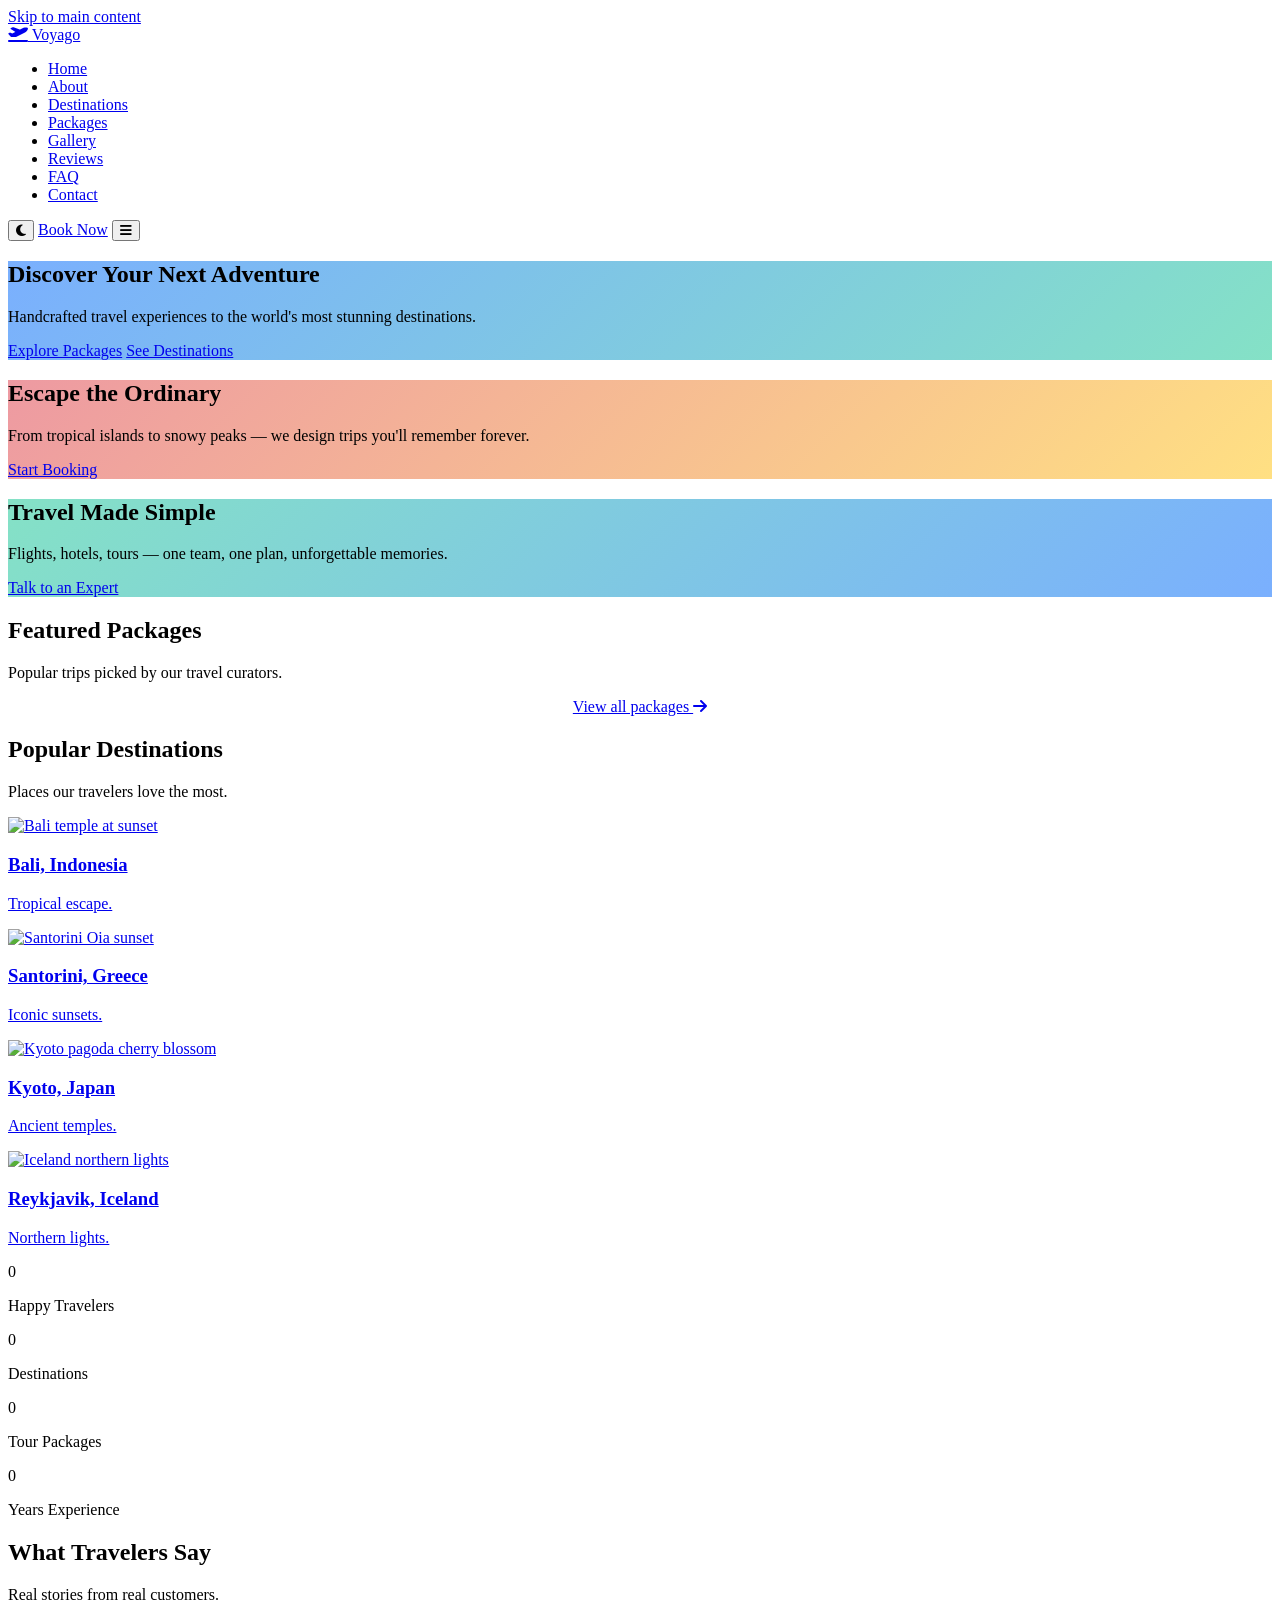
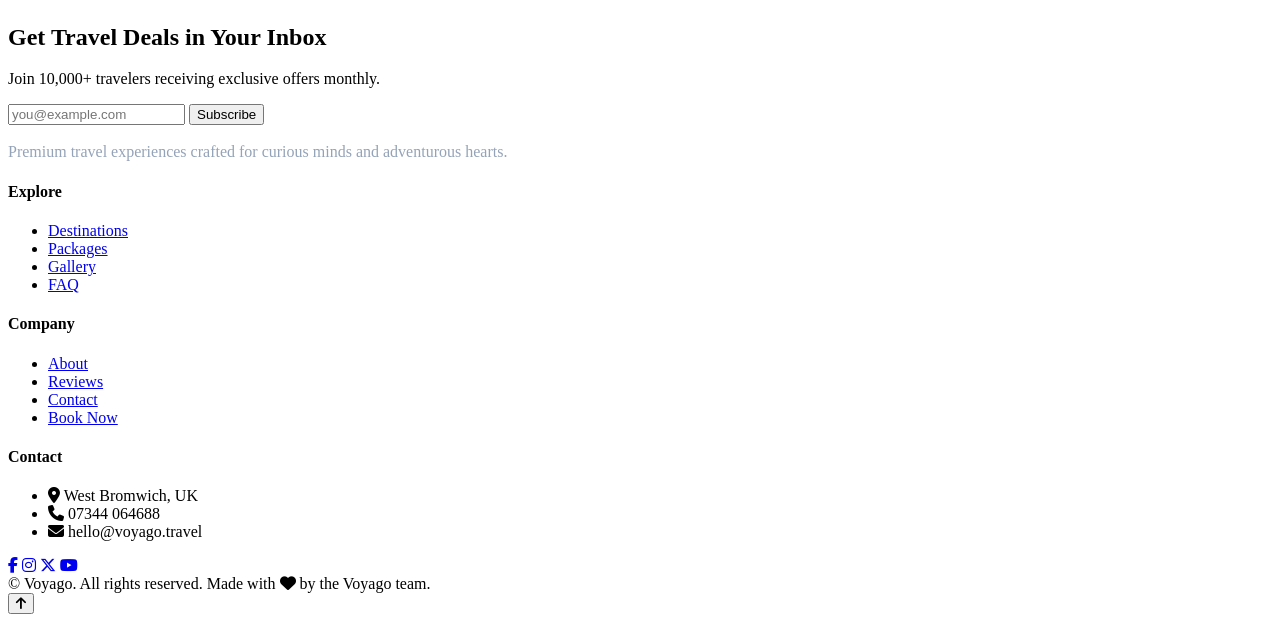
==== index.html @ 161ec312 "Add files via upload" ====
<!DOCTYPE html>
<html lang="en">
<head>
  <meta charset="UTF-8" />
  <meta name="viewport" content="width=device-width, initial-scale=1.0" />
  <meta name="description" content="Voyago — premium travel agency offering holiday packages, honeymoon tours, adventure trips and more." />
  <title>Voyago — Discover Your Next Adventure</title>
  <link rel="icon" href="assets/favicon/favicon.ico" />
  <link rel="preconnect" href="https://fonts.googleapis.com" />
  <link rel="preconnect" href="https://fonts.gstatic.com" crossorigin />
  <link href="https://fonts.googleapis.com/css2?family=Open+Sans:wght@400;500;600&family=Poppins:wght@400;500;600;700&display=swap" rel="stylesheet" />
  <link rel="stylesheet" href="https://cdnjs.cloudflare.com/ajax/libs/font-awesome/6.5.1/css/all.min.css" />
  <link rel="stylesheet" href="assets/css/reset.css" />
  <link rel="stylesheet" href="assets/css/variables.css" />
  <link rel="stylesheet" href="assets/css/style.css" />
  <link rel="stylesheet" href="assets/css/components.css" />
  <link rel="stylesheet" href="assets/css/animations.css" />
  <link rel="stylesheet" href="assets/css/responsive.css" />
</head>
<body>
  <a class="skip-link" href="#main">Skip to main content</a>

  <div class="loader" id="loader" aria-hidden="true">
    <div class="loader-spinner" role="status" aria-label="Loading"></div>
  </div>

  <header class="site-header" role="banner">
    <div class="container">
      <nav class="nav" aria-label="Primary">
        <a href="index.html" class="brand" aria-label="Voyago home">
          <i class="fa-solid fa-plane-departure" aria-hidden="true"></i>
          Voyago
        </a>
        <ul class="nav-menu" id="navMenu" aria-label="Main menu">
          <li><a href="index.html" class="active">Home</a></li>
          <li><a href="about.html">About</a></li>
          <li><a href="destinations.html">Destinations</a></li>
          <li><a href="packages.html">Packages</a></li>
          <li><a href="gallery.html">Gallery</a></li>
          <li><a href="testimonials.html">Reviews</a></li>
          <li><a href="faq.html">FAQ</a></li>
          <li><a href="contact.html">Contact</a></li>
        </ul>
        <div class="nav-actions">
          <button class="theme-toggle" id="themeToggle" aria-label="Toggle dark mode" aria-pressed="false">
            <i class="fa-solid fa-moon" aria-hidden="true"></i>
          </button>
          <a href="booking.html" class="btn btn-primary">Book Now</a>
          <button class="nav-toggle" id="navToggle" aria-label="Toggle menu" aria-controls="navMenu" aria-expanded="false">
            <i class="fa-solid fa-bars" aria-hidden="true"></i>
          </button>
        </div>
      </nav>
    </div>
  </header>

  <main id="main">
    <section class="hero" aria-labelledby="heroTitle">
      <div class="slider" id="heroSlider" aria-roledescription="carousel">
        <div class="slide active" style="background: linear-gradient(135deg, rgba(13,110,253,.55), rgba(32,201,151,.55)), url('assets/images/hero/travel-landscape-wide.jpg') center/cover no-repeat;">
          <div class="hero-inner">
            <h1 id="heroTitle">Discover Your Next Adventure</h1>
            <p>Handcrafted travel experiences to the world's most stunning destinations.</p>
            <div class="hero-actions">
              <a href="packages.html" class="btn btn-primary btn-lg">Explore Packages</a>
              <a href="destinations.html" class="btn btn-outline btn-lg">See Destinations</a>
            </div>
          </div>
        </div>
        <div class="slide" style="background: linear-gradient(135deg, rgba(220,53,69,.5), rgba(255,193,7,.5)), url('assets/images/hero/tropical-beach-aerial.jpg') center/cover no-repeat;">
          <div class="hero-inner">
            <h1>Escape the Ordinary</h1>
            <p>From tropical islands to snowy peaks — we design trips you'll remember forever.</p>
            <div class="hero-actions">
              <a href="booking.html" class="btn btn-primary btn-lg">Start Booking</a>
            </div>
          </div>
        </div>
        <div class="slide" style="background: linear-gradient(135deg, rgba(32,201,151,.55), rgba(13,110,253,.55)), url('assets/images/hero/himalaya-ridge.jpg') center/cover no-repeat;">
          <div class="hero-inner">
            <h1>Travel Made Simple</h1>
            <p>Flights, hotels, tours — one team, one plan, unforgettable memories.</p>
            <div class="hero-actions">
              <a href="contact.html" class="btn btn-primary btn-lg">Talk to an Expert</a>
            </div>
          </div>
        </div>
        <div class="slider-dots" id="sliderDots" role="tablist" aria-label="Slides"></div>
      </div>
    </section>

    <section class="section">
      <div class="container">
        <h2 class="section-title reveal">Featured Packages</h2>
        <p class="section-lead reveal">Popular trips picked by our travel curators.</p>
        <div class="grid-3 stagger" id="featuredPackages">
          <!-- injected by packages.js -->
        </div>
        <div style="text-align:center; margin-top: var(--sp-6);">
          <a href="packages.html" class="btn btn-ghost">View all packages <i class="fa-solid fa-arrow-right"></i></a>
        </div>
      </div>
    </section>

    <section class="section" style="background: var(--color-surface);">
      <div class="container">
        <h2 class="section-title reveal">Popular Destinations</h2>
        <p class="section-lead reveal">Places our travelers love the most.</p>
        <div class="grid-4">
          <a href="destinations.html" class="card reveal">
            <div class="card-media"><img src="assets/images/destinations/bali.jpg" alt="Bali temple at sunset" loading="lazy"></div>
            <div class="card-body"><h3 class="card-title">Bali, Indonesia</h3><p>Tropical escape.</p></div>
          </a>
          <a href="destinations.html" class="card reveal">
            <div class="card-media"><img src="assets/images/destinations/santorini.jpg" alt="Santorini Oia sunset" loading="lazy"></div>
            <div class="card-body"><h3 class="card-title">Santorini, Greece</h3><p>Iconic sunsets.</p></div>
          </a>
          <a href="destinations.html" class="card reveal">
            <div class="card-media"><img src="assets/images/destinations/kyoto.jpg" alt="Kyoto pagoda cherry blossom" loading="lazy"></div>
            <div class="card-body"><h3 class="card-title">Kyoto, Japan</h3><p>Ancient temples.</p></div>
          </a>
          <a href="destinations.html" class="card reveal">
            <div class="card-media"><img src="assets/images/destinations/iceland.avif" alt="Iceland northern lights" loading="lazy"></div>
            <div class="card-body"><h3 class="card-title">Reykjavik, Iceland</h3><p>Northern lights.</p></div>
          </a>
        </div>
      </div>
    </section>

    <section class="section">
      <div class="container">
        <div class="stats-grid">
          <div class="stat reveal"><span class="num" data-count="12500">0</span><p>Happy Travelers</p></div>
          <div class="stat reveal"><span class="num" data-count="180">0</span><p>Destinations</p></div>
          <div class="stat reveal"><span class="num" data-count="98">0</span><p>Tour Packages</p></div>
          <div class="stat reveal"><span class="num" data-count="15">0</span><p>Years Experience</p></div>
        </div>
      </div>
    </section>

    <section class="section" style="background: var(--color-surface);">
      <div class="container">
        <h2 class="section-title reveal">What Travelers Say</h2>
        <p class="section-lead reveal">Real stories from real customers.</p>
        <div class="grid-3 stagger" id="testimonialPreview">
          <!-- injected -->
        </div>
      </div>
    </section>

    <section class="section">
      <div class="container">
        <div class="newsletter reveal">
          <h2>Get Travel Deals in Your Inbox</h2>
          <p>Join 10,000+ travelers receiving exclusive offers monthly.</p>
          <form class="newsletter-form" id="newsletterForm" novalidate>
            <label for="newsletterEmail" class="visually-hidden" style="position:absolute;left:-9999px;">Email</label>
            <input type="email" id="newsletterEmail" placeholder="you@example.com" required />
            <button type="submit" class="btn btn-primary">Subscribe</button>
          </form>
        </div>
      </div>
    </section>
  </main>

  <footer class="site-footer" role="contentinfo">
    <div class="container">
      <div class="footer-grid">
        <div>
          <div class="brand" style="color:#fff;"><i class="fa-solid fa-plane-departure"></i> Voyago</div>
          <p style="color:#94a3b8; margin-top: var(--sp-3);">Premium travel experiences crafted for curious minds and adventurous hearts.</p>
        </div>
        <div>
          <h4>Explore</h4>
          <ul>
            <li><a href="destinations.html">Destinations</a></li>
            <li><a href="packages.html">Packages</a></li>
            <li><a href="gallery.html">Gallery</a></li>
            <li><a href="faq.html">FAQ</a></li>
          </ul>
        </div>
        <div>
          <h4>Company</h4>
          <ul>
            <li><a href="about.html">About</a></li>
            <li><a href="testimonials.html">Reviews</a></li>
            <li><a href="contact.html">Contact</a></li>
            <li><a href="booking.html">Book Now</a></li>
          </ul>
        </div>
        <div>
          <h4>Contact</h4>
          <ul>
            <li><i class="fa-solid fa-location-dot"></i> West Bromwich, UK</li>
            <li><i class="fa-solid fa-phone"></i> 07344 064688</li>
            <li><i class="fa-solid fa-envelope"></i> hello@voyago.travel</li>
          </ul>
          <div class="socials" style="margin-top: var(--sp-3);">
            <a href="#" aria-label="Facebook"><i class="fa-brands fa-facebook-f"></i></a>
            <a href="#" aria-label="Instagram"><i class="fa-brands fa-instagram"></i></a>
            <a href="#" aria-label="Twitter"><i class="fa-brands fa-x-twitter"></i></a>
            <a href="#" aria-label="YouTube"><i class="fa-brands fa-youtube"></i></a>
          </div>
        </div>
      </div>
      <div class="footer-bottom">
        <span>&copy; <span id="year"></span> Voyago. All rights reserved.</span>
        <span>Made with <i class="fa-solid fa-heart" style="color:var(--color-danger);"></i> by the Voyago team.</span>
      </div>
    </div>
  </footer>

  <button class="back-to-top" id="backToTop" aria-label="Back to top">
    <i class="fa-solid fa-arrow-up"></i>
  </button>

  <script src="assets/jquery/jquery.min.js"></script>
  <script src="assets/js/main.js"></script>
  <script src="assets/js/navbar.js"></script>
  <script src="assets/js/slider.js"></script>
  <script src="assets/js/packages.js"></script>
  <script src="assets/js/storage.js"></script>
  <script src="assets/js/accessibility.js"></script>
  <script src="assets/jquery/custom.jquery.js"></script>
</body>
</html>
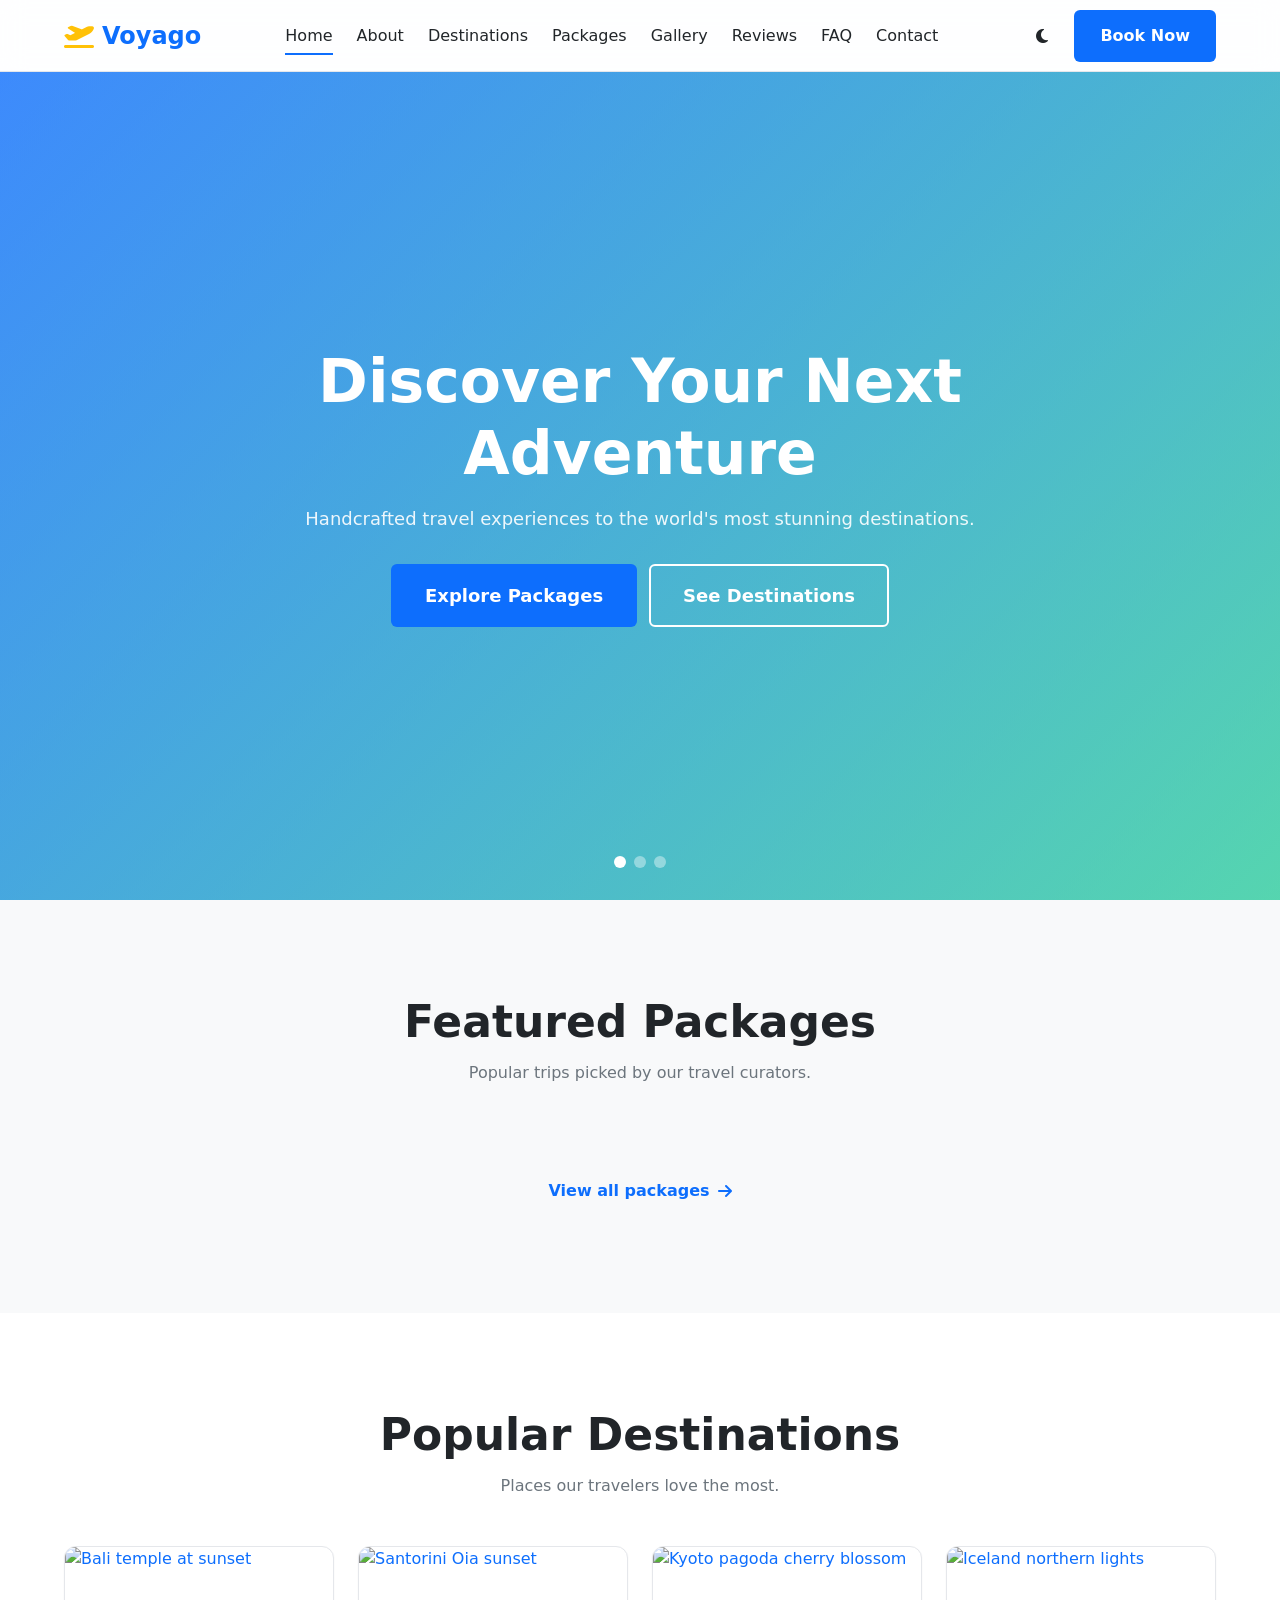
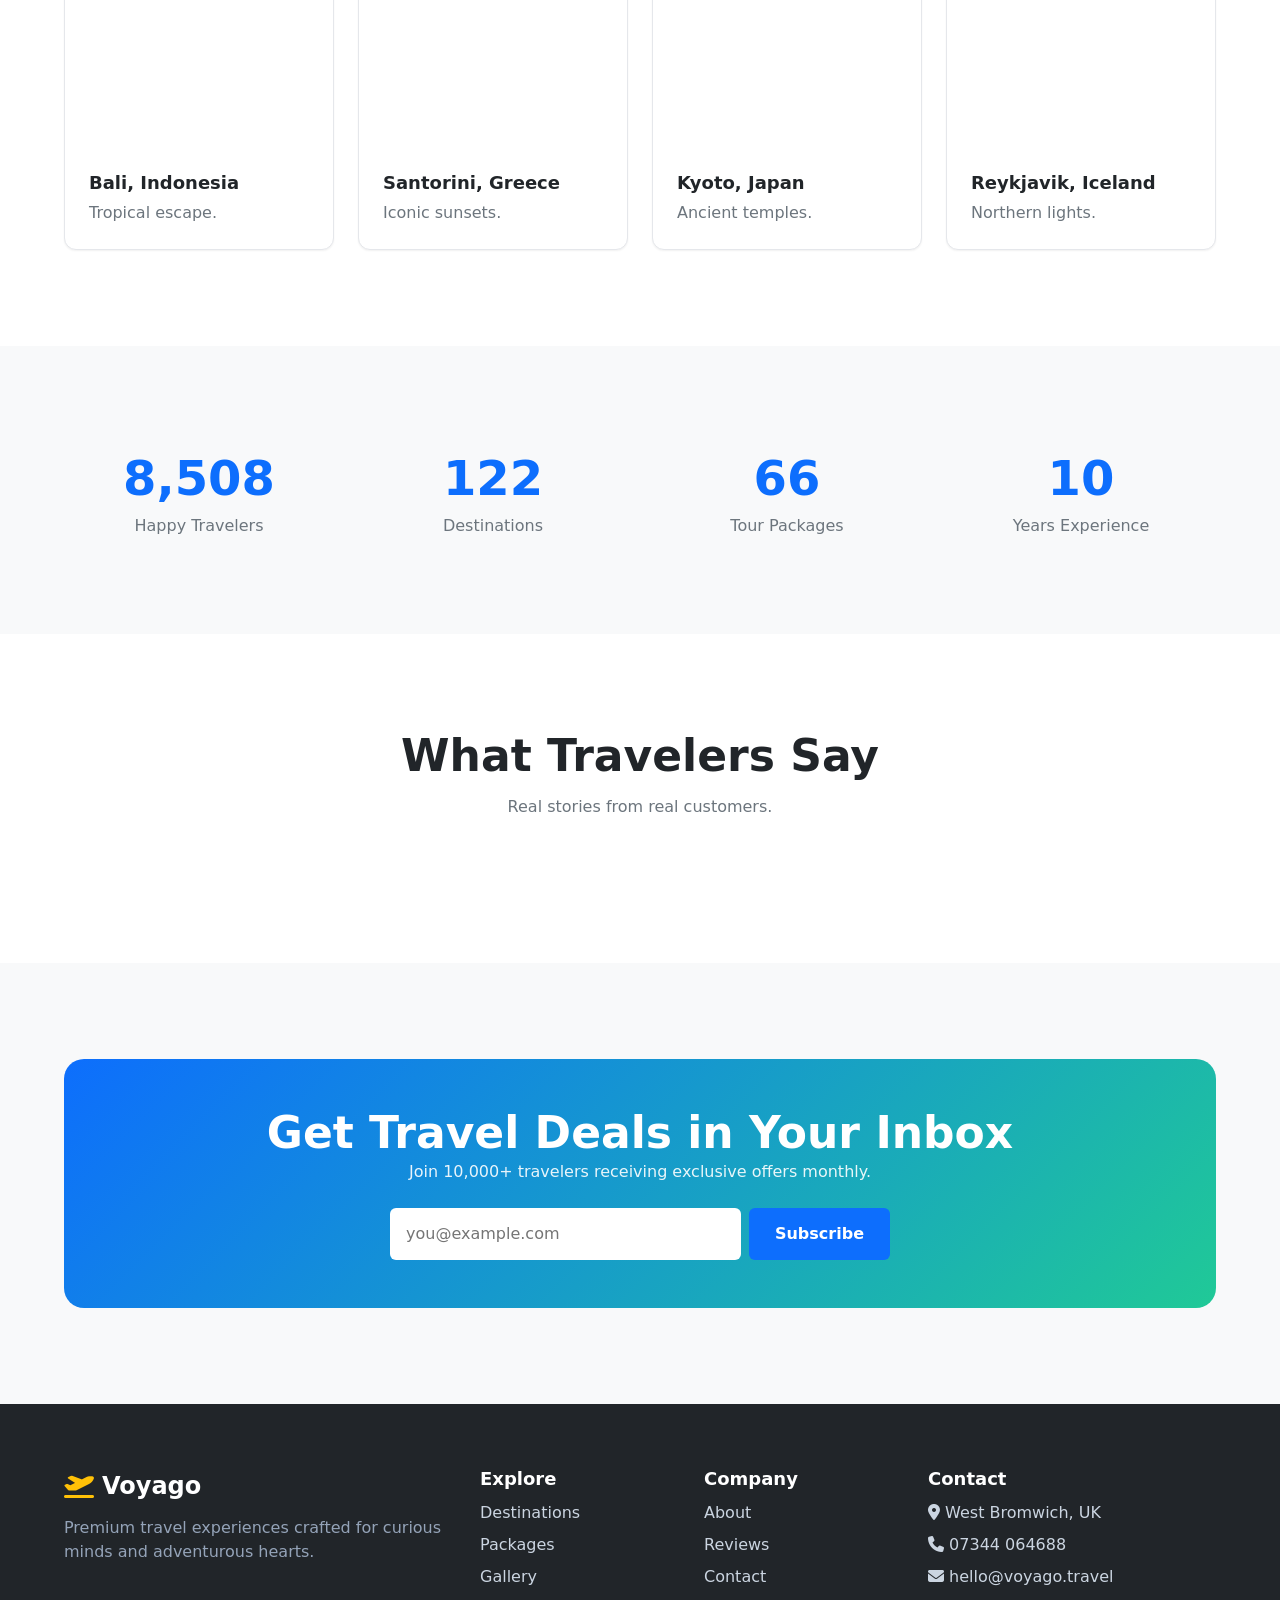
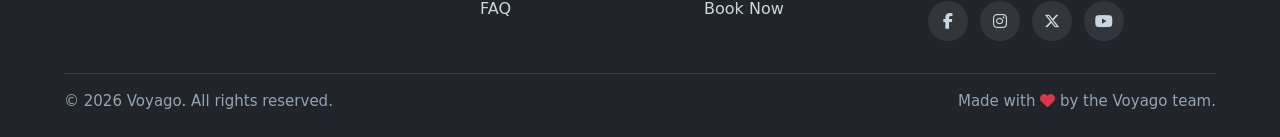
==== commit 8cd45f20: "Update index.html" ====
--- a/index.html
+++ b/index.html
@@ -10,12 +10,12 @@
   <link rel="preconnect" href="https://fonts.gstatic.com" crossorigin />
   <link href="https://fonts.googleapis.com/css2?family=Open+Sans:wght@400;500;600&family=Poppins:wght@400;500;600;700&display=swap" rel="stylesheet" />
   <link rel="stylesheet" href="https://cdnjs.cloudflare.com/ajax/libs/font-awesome/6.5.1/css/all.min.css" />
-  <link rel="stylesheet" href="assets/css/reset.css" />
-  <link rel="stylesheet" href="assets/css/variables.css" />
-  <link rel="stylesheet" href="assets/css/style.css" />
-  <link rel="stylesheet" href="assets/css/components.css" />
-  <link rel="stylesheet" href="assets/css/animations.css" />
-  <link rel="stylesheet" href="assets/css/responsive.css" />
+  <link rel="stylesheet" href="reset.css" />
+  <link rel="stylesheet" href="variables.css" />
+  <link rel="stylesheet" href="style.css" />
+  <link rel="stylesheet" href="components.css" />
+  <link rel="stylesheet" href="animations.css" />
+  <link rel="stylesheet" href="responsive.css" />
 </head>
 <body>
   <a class="skip-link" href="#main">Skip to main content</a>
@@ -215,12 +215,12 @@
   </button>
 
   <script src="assets/jquery/jquery.min.js"></script>
-  <script src="assets/js/main.js"></script>
-  <script src="assets/js/navbar.js"></script>
-  <script src="assets/js/slider.js"></script>
-  <script src="assets/js/packages.js"></script>
-  <script src="assets/js/storage.js"></script>
-  <script src="assets/js/accessibility.js"></script>
-  <script src="assets/jquery/custom.jquery.js"></script>
+  <script src="main.js"></script>
+  <script src="navbar.js"></script>
+  <script src="slider.js"></script>
+  <script src="packages.js"></script>
+  <script src="storage.js"></script>
+  <script src="accessibility.js"></script>
+  <script src="custom.jquery.js"></script>
 </body>
 </html>
--- a/variables.css
+++ b/variables.css
@@ -0,0 +1,66 @@
+:root {
+  /* Colors */
+  --color-primary: #0D6EFD;
+  --color-primary-dark: #0a58ca;
+  --color-secondary: #20C997;
+  --color-accent: #FFC107;
+  --color-bg: #F8F9FA;
+  --color-surface: #FFFFFF;
+  --color-dark: #212529;
+  --color-muted: #6c757d;
+  --color-border: #e5e7eb;
+  --color-success: #198754;
+  --color-danger: #dc3545;
+
+  /* Typography */
+  --font-heading: 'Poppins', system-ui, sans-serif;
+  --font-body: 'Open Sans', system-ui, sans-serif;
+  --fs-xs: 0.8125rem;
+  --fs-sm: 0.9375rem;
+  --fs-base: 1rem;
+  --fs-lg: 1.125rem;
+  --fs-xl: 1.5rem;
+  --fs-2xl: 2rem;
+  --fs-3xl: 2.75rem;
+  --fs-hero: clamp(2rem, 5vw, 3.75rem);
+
+  /* Spacing */
+  --sp-1: 0.25rem;
+  --sp-2: 0.5rem;
+  --sp-3: 0.75rem;
+  --sp-4: 1rem;
+  --sp-5: 1.5rem;
+  --sp-6: 2rem;
+  --sp-8: 3rem;
+  --sp-10: 4rem;
+  --sp-12: 6rem;
+
+  /* Layout */
+  --container: 1200px;
+  --radius-sm: 6px;
+  --radius: 12px;
+  --radius-lg: 20px;
+
+  /* Shadow */
+  --shadow-sm: 0 1px 2px rgba(0,0,0,.06);
+  --shadow: 0 6px 16px rgba(15,23,42,.08);
+  --shadow-lg: 0 20px 40px rgba(15,23,42,.15);
+
+  /* Motion */
+  --ease: cubic-bezier(.2,.7,.2,1);
+  --dur: 240ms;
+
+  /* Header */
+  --header-h: 72px;
+}
+
+/* Dark mode */
+[data-theme="dark"] {
+  --color-bg: #0f1419;
+  --color-surface: #1a2029;
+  --color-dark: #f1f5f9;
+  --color-muted: #94a3b8;
+  --color-border: #2a3441;
+  --shadow: 0 6px 16px rgba(0,0,0,.4);
+  --shadow-lg: 0 20px 40px rgba(0,0,0,.5);
+}
--- a/style.css
+++ b/style.css
@@ -0,0 +1,266 @@
+/* Base layout & typography */
+body {
+  font-family: var(--font-body);
+  font-size: var(--fs-base);
+  color: var(--color-dark);
+  background: var(--color-bg);
+  transition: background var(--dur) var(--ease), color var(--dur) var(--ease);
+}
+
+h1, h2, h3, h4, h5, h6 {
+  font-family: var(--font-heading);
+  line-height: 1.2;
+  font-weight: 600;
+  color: var(--color-dark);
+}
+
+h1 { font-size: var(--fs-hero); }
+h2 { font-size: var(--fs-3xl); }
+h3 { font-size: var(--fs-2xl); }
+h4 { font-size: var(--fs-xl); }
+
+p { color: var(--color-muted); }
+
+a { color: var(--color-primary); transition: color var(--dur) var(--ease); }
+a:hover { color: var(--color-primary-dark); }
+
+.container {
+  width: 100%;
+  max-width: var(--container);
+  margin-inline: auto;
+  padding-inline: var(--sp-5);
+}
+
+.section {
+  padding-block: var(--sp-12);
+}
+
+.section-title {
+  text-align: center;
+  margin-bottom: var(--sp-3);
+}
+
+.section-lead {
+  text-align: center;
+  max-width: 640px;
+  margin: 0 auto var(--sp-8);
+}
+
+.skip-link {
+  position: absolute;
+  left: -9999px;
+  top: 0;
+  background: var(--color-primary);
+  color: #fff;
+  padding: var(--sp-3) var(--sp-4);
+  z-index: 999;
+}
+.skip-link:focus { left: var(--sp-4); top: var(--sp-4); }
+
+/* Header */
+.site-header {
+  position: sticky;
+  top: 0;
+  z-index: 100;
+  background: rgba(255,255,255,.85);
+  backdrop-filter: saturate(180%) blur(12px);
+  border-bottom: 1px solid var(--color-border);
+  height: var(--header-h);
+  display: flex;
+  align-items: center;
+}
+[data-theme="dark"] .site-header { background: rgba(26,32,41,.85); }
+
+.nav {
+  display: flex;
+  align-items: center;
+  justify-content: space-between;
+  gap: var(--sp-4);
+  width: 100%;
+}
+
+.brand {
+  display: inline-flex;
+  align-items: center;
+  gap: var(--sp-2);
+  font-family: var(--font-heading);
+  font-weight: 700;
+  font-size: var(--fs-xl);
+  color: var(--color-primary);
+}
+.brand i { color: var(--color-accent); }
+
+.nav-menu {
+  display: flex;
+  align-items: center;
+  gap: var(--sp-5);
+}
+
+.nav-menu a {
+  color: var(--color-dark);
+  font-weight: 500;
+  padding: var(--sp-2) 0;
+  position: relative;
+}
+.nav-menu a::after {
+  content: '';
+  position: absolute;
+  left: 0; right: 0; bottom: -2px;
+  height: 2px;
+  background: var(--color-primary);
+  transform: scaleX(0);
+  transform-origin: left;
+  transition: transform var(--dur) var(--ease);
+}
+.nav-menu a:hover::after,
+.nav-menu a.active::after { transform: scaleX(1); }
+
+.nav-actions {
+  display: flex;
+  align-items: center;
+  gap: var(--sp-3);
+}
+
+.nav-toggle {
+  display: none;
+  width: 40px;
+  height: 40px;
+  border-radius: var(--radius-sm);
+  color: var(--color-dark);
+}
+
+/* Hero */
+.hero {
+  position: relative;
+  min-height: calc(100vh - var(--header-h));
+  display: grid;
+  place-items: center;
+  color: #fff;
+  overflow: hidden;
+  isolation: isolate;
+}
+.hero::before {
+  content: '';
+  position: absolute; inset: 0;
+  background: linear-gradient(135deg, rgba(13,110,253,.55), rgba(32,201,151,.45)),
+              url('../images/hero/travel-landscape-wide.jpg') center/cover no-repeat;
+  z-index: -1;
+}
+.hero-inner {
+  text-align: center;
+  max-width: 800px;
+  padding-inline: var(--sp-5);
+}
+.hero h1 { color: #fff; margin-bottom: var(--sp-4); }
+.hero p { color: rgba(255,255,255,.9); font-size: var(--fs-lg); margin-bottom: var(--sp-6); }
+.hero-actions { display: flex; gap: var(--sp-3); justify-content: center; flex-wrap: wrap; }
+
+/* Slider */
+.slider {
+  position: relative;
+  width: 100%;
+  height: 100%;
+}
+.slide {
+  position: absolute; inset: 0;
+  opacity: 0;
+  transition: opacity 800ms var(--ease);
+  display: grid;
+  place-items: center;
+  color: #fff;
+  padding: var(--sp-6);
+  text-align: center;
+}
+.slide.active { opacity: 1; }
+.slider-dots {
+  position: absolute;
+  bottom: var(--sp-6);
+  left: 50%;
+  transform: translateX(-50%);
+  display: flex;
+  gap: var(--sp-2);
+  z-index: 2;
+}
+.slider-dot {
+  width: 12px; height: 12px;
+  border-radius: 50%;
+  background: rgba(255,255,255,.4);
+  transition: background var(--dur) var(--ease);
+}
+.slider-dot.active { background: #fff; }
+
+/* Stats */
+.stats-grid {
+  display: grid;
+  grid-template-columns: repeat(4, 1fr);
+  gap: var(--sp-5);
+  text-align: center;
+}
+.stat .num {
+  font-family: var(--font-heading);
+  font-size: 3rem;
+  font-weight: 700;
+  color: var(--color-primary);
+  display: block;
+}
+
+/* Grid layouts */
+.grid-3 { display: grid; grid-template-columns: repeat(3, 1fr); gap: var(--sp-5); }
+.grid-4 { display: grid; grid-template-columns: repeat(4, 1fr); gap: var(--sp-5); }
+.grid-2 { display: grid; grid-template-columns: repeat(2, 1fr); gap: var(--sp-6); }
+
+/* Footer */
+.site-footer {
+  background: var(--color-dark);
+  color: #cbd5e1;
+  padding-block: var(--sp-10) var(--sp-5);
+}
+[data-theme="dark"] .site-footer { background: #0a0f14; }
+.footer-grid {
+  display: grid;
+  grid-template-columns: 2fr 1fr 1fr 1.5fr;
+  gap: var(--sp-6);
+  margin-bottom: var(--sp-6);
+}
+.footer-grid h4 { color: #fff; margin-bottom: var(--sp-3); font-size: var(--fs-lg); }
+.footer-grid a { color: #cbd5e1; }
+.footer-grid a:hover { color: var(--color-accent); }
+.footer-grid ul li { margin-bottom: var(--sp-2); }
+.footer-bottom {
+  border-top: 1px solid rgba(255,255,255,.1);
+  padding-top: var(--sp-4);
+  display: flex;
+  justify-content: space-between;
+  flex-wrap: wrap;
+  gap: var(--sp-3);
+  color: #94a3b8;
+  font-size: var(--fs-sm);
+}
+.socials { display: flex; gap: var(--sp-3); }
+.socials a {
+  width: 40px; height: 40px;
+  border-radius: 50%;
+  background: rgba(255,255,255,.08);
+  display: grid;
+  place-items: center;
+  transition: background var(--dur) var(--ease);
+}
+.socials a:hover { background: var(--color-primary); color: #fff; }
+
+/* Page banner */
+.page-banner {
+  padding-block: var(--sp-10);
+  text-align: center;
+  background: linear-gradient(135deg, rgba(13,110,253,.9), rgba(32,201,151,.85)),
+              url('../images/backgrounds/banner.jpg') center/cover no-repeat;
+  color: #fff;
+}
+.page-banner h1 { color: #fff; }
+.page-banner .breadcrumb {
+  display: inline-flex;
+  gap: var(--sp-2);
+  margin-top: var(--sp-3);
+  color: rgba(255,255,255,.85);
+  font-size: var(--fs-sm);
+}
+.page-banner .breadcrumb a { color: #fff; }
--- a/components.css
+++ b/components.css
@@ -0,0 +1,376 @@
+/* Buttons */
+.btn {
+  display: inline-flex;
+  align-items: center;
+  justify-content: center;
+  gap: var(--sp-2);
+  padding: var(--sp-3) var(--sp-5);
+  border-radius: var(--radius-sm);
+  font-weight: 600;
+  font-family: var(--font-heading);
+  transition: transform var(--dur) var(--ease), background var(--dur) var(--ease), box-shadow var(--dur) var(--ease);
+  cursor: pointer;
+  border: 2px solid transparent;
+  text-align: center;
+}
+.btn-primary { background: var(--color-primary); color: #fff; }
+.btn-primary:hover { background: var(--color-primary-dark); color: #fff; transform: translateY(-2px); box-shadow: var(--shadow); }
+.btn-secondary { background: var(--color-secondary); color: #fff; }
+.btn-secondary:hover { background: #17a37b; color: #fff; transform: translateY(-2px); }
+.btn-outline { background: transparent; color: currentColor; border-color: currentColor; }
+.btn-outline:hover { background: currentColor; color: var(--color-primary); }
+.btn-ghost { background: transparent; color: var(--color-primary); }
+.btn-ghost:hover { background: rgba(13,110,253,.1); }
+.btn-lg { padding: var(--sp-4) var(--sp-6); font-size: var(--fs-lg); }
+.btn-block { width: 100%; }
+
+/* Cards */
+.card {
+  background: var(--color-surface);
+  border-radius: var(--radius);
+  overflow: hidden;
+  box-shadow: var(--shadow-sm);
+  transition: transform var(--dur) var(--ease), box-shadow var(--dur) var(--ease);
+  border: 1px solid var(--color-border);
+}
+.card:hover { transform: translateY(-6px); box-shadow: var(--shadow-lg); }
+.card-media { position: relative; aspect-ratio: 4/3; overflow: hidden; }
+.card-media img { width: 100%; height: 100%; object-fit: cover; transition: transform 500ms var(--ease); }
+.card:hover .card-media img { transform: scale(1.06); }
+.card-body { padding: var(--sp-5); }
+.card-title { font-size: var(--fs-lg); margin-bottom: var(--sp-2); }
+.card-meta { display: flex; justify-content: space-between; align-items: center; margin-top: var(--sp-4); }
+.card-price { color: var(--color-primary); font-weight: 700; font-family: var(--font-heading); font-size: var(--fs-lg); }
+.card-tag {
+  position: absolute; top: var(--sp-3); left: var(--sp-3);
+  background: var(--color-accent);
+  color: var(--color-dark);
+  padding: var(--sp-1) var(--sp-3);
+  border-radius: 999px;
+  font-size: var(--fs-xs);
+  font-weight: 700;
+}
+
+/* Package card extras */
+.pkg-rating { color: var(--color-accent); font-size: var(--fs-sm); }
+.pkg-duration { color: var(--color-muted); font-size: var(--fs-sm); }
+.pkg-includes { margin: var(--sp-3) 0; }
+.pkg-includes li { font-size: var(--fs-sm); color: var(--color-muted); padding-left: var(--sp-4); position: relative; margin-bottom: var(--sp-1); }
+.pkg-includes li::before { content: '\2713'; color: var(--color-secondary); position: absolute; left: 0; font-weight: 700; }
+
+/* Filters */
+.filter-bar {
+  display: flex;
+  gap: var(--sp-2);
+  justify-content: center;
+  flex-wrap: wrap;
+  margin-bottom: var(--sp-6);
+}
+.filter-btn {
+  padding: var(--sp-2) var(--sp-4);
+  border-radius: 999px;
+  background: var(--color-surface);
+  border: 1px solid var(--color-border);
+  color: var(--color-dark);
+  font-weight: 500;
+  transition: all var(--dur) var(--ease);
+}
+.filter-btn:hover { border-color: var(--color-primary); color: var(--color-primary); }
+.filter-btn.active { background: var(--color-primary); color: #fff; border-color: var(--color-primary); }
+
+/* Forms */
+.form { display: grid; gap: var(--sp-4); }
+.form-row { display: grid; grid-template-columns: 1fr 1fr; gap: var(--sp-4); }
+.field { display: grid; gap: var(--sp-2); }
+.field label { font-weight: 500; font-size: var(--fs-sm); }
+.field label .req { color: var(--color-danger); }
+.field input, .field select, .field textarea {
+  padding: var(--sp-3) var(--sp-4);
+  border: 1px solid var(--color-border);
+  border-radius: var(--radius-sm);
+  background: var(--color-surface);
+  color: var(--color-dark);
+  transition: border-color var(--dur) var(--ease), box-shadow var(--dur) var(--ease);
+}
+.field input:focus, .field select:focus, .field textarea:focus {
+  outline: none;
+  border-color: var(--color-primary);
+  box-shadow: 0 0 0 3px rgba(13,110,253,.15);
+}
+.field textarea { min-height: 120px; resize: vertical; }
+.field .error {
+  color: var(--color-danger);
+  font-size: var(--fs-xs);
+  min-height: 1rem;
+}
+.field.invalid input, .field.invalid select, .field.invalid textarea {
+  border-color: var(--color-danger);
+}
+
+/* Alerts */
+.alert {
+  padding: var(--sp-4) var(--sp-5);
+  border-radius: var(--radius-sm);
+  border-left: 4px solid;
+  margin-bottom: var(--sp-4);
+}
+.alert-success { background: rgba(25,135,84,.1); border-color: var(--color-success); color: var(--color-success); }
+.alert-error { background: rgba(220,53,69,.1); border-color: var(--color-danger); color: var(--color-danger); }
+
+/* Booking summary */
+.booking-summary {
+  background: var(--color-surface);
+  border-radius: var(--radius);
+  padding: var(--sp-5);
+  border: 1px solid var(--color-border);
+  box-shadow: var(--shadow-sm);
+}
+.booking-summary h3 { margin-bottom: var(--sp-4); }
+.booking-summary dl {
+  display: grid;
+  grid-template-columns: 1fr 2fr;
+  gap: var(--sp-2) var(--sp-4);
+}
+.booking-summary dt { font-weight: 600; color: var(--color-muted); }
+.booking-summary dd { color: var(--color-dark); }
+
+/* Accordion (FAQ) */
+.accordion { display: grid; gap: var(--sp-3); }
+.accordion-item {
+  background: var(--color-surface);
+  border: 1px solid var(--color-border);
+  border-radius: var(--radius-sm);
+  overflow: hidden;
+}
+.accordion-header {
+  width: 100%;
+  padding: var(--sp-4) var(--sp-5);
+  display: flex;
+  justify-content: space-between;
+  align-items: center;
+  font-weight: 600;
+  font-family: var(--font-heading);
+  color: var(--color-dark);
+  background: transparent;
+  text-align: left;
+}
+.accordion-header .icon { transition: transform var(--dur) var(--ease); }
+.accordion-item.open .accordion-header .icon { transform: rotate(45deg); }
+.accordion-body { padding: 0 var(--sp-5) var(--sp-5); display: none; color: var(--color-muted); }
+
+/* Gallery */
+.gallery-grid {
+  display: grid;
+  grid-template-columns: repeat(4, 1fr);
+  gap: var(--sp-3);
+}
+.gallery-item {
+  position: relative;
+  overflow: hidden;
+  border-radius: var(--radius-sm);
+  aspect-ratio: 1;
+  cursor: pointer;
+}
+.gallery-item img {
+  width: 100%; height: 100%;
+  object-fit: cover;
+  transition: transform 500ms var(--ease);
+}
+.gallery-item:hover img { transform: scale(1.1); }
+.gallery-item::after {
+  content: '\f00e';
+  font-family: 'Font Awesome 6 Free';
+  font-weight: 900;
+  position: absolute;
+  inset: 0;
+  display: grid;
+  place-items: center;
+  color: #fff;
+  background: rgba(13,110,253,.6);
+  opacity: 0;
+  transition: opacity var(--dur) var(--ease);
+}
+.gallery-item:hover::after { opacity: 1; }
+
+/* Lightbox */
+.lightbox {
+  position: fixed;
+  inset: 0;
+  background: rgba(0,0,0,.9);
+  display: none;
+  place-items: center;
+  z-index: 1000;
+  padding: var(--sp-5);
+}
+.lightbox.open { display: grid; }
+.lightbox img { max-width: 90vw; max-height: 90vh; border-radius: var(--radius-sm); }
+.lightbox-close {
+  position: absolute;
+  top: var(--sp-5); right: var(--sp-5);
+  color: #fff;
+  font-size: 2rem;
+}
+
+/* Testimonials */
+.testimonial-card {
+  background: var(--color-surface);
+  border-radius: var(--radius);
+  padding: var(--sp-6);
+  box-shadow: var(--shadow-sm);
+  text-align: center;
+  border: 1px solid var(--color-border);
+}
+.testimonial-avatar {
+  width: 80px; height: 80px;
+  border-radius: 50%;
+  object-fit: cover;
+  margin: 0 auto var(--sp-3);
+}
+.testimonial-quote { font-style: italic; margin-block: var(--sp-3); color: var(--color-dark); }
+.testimonial-author { font-weight: 600; }
+.testimonial-rating { color: var(--color-accent); }
+
+/* Newsletter */
+.newsletter {
+  background: linear-gradient(135deg, var(--color-primary), var(--color-secondary));
+  color: #fff;
+  padding: var(--sp-8);
+  border-radius: var(--radius-lg);
+  text-align: center;
+}
+.newsletter h2 { color: #fff; }
+.newsletter p { color: rgba(255,255,255,.9); margin-bottom: var(--sp-5); }
+.newsletter-form {
+  display: flex;
+  gap: var(--sp-2);
+  max-width: 500px;
+  margin: 0 auto;
+}
+.newsletter-form input {
+  flex: 1;
+  padding: var(--sp-3) var(--sp-4);
+  border-radius: var(--radius-sm);
+  border: none;
+  color: var(--color-dark);
+}
+
+/* Back to top */
+.back-to-top {
+  position: fixed;
+  bottom: var(--sp-5);
+  right: var(--sp-5);
+  width: 48px; height: 48px;
+  border-radius: 50%;
+  background: var(--color-primary);
+  color: #fff;
+  display: grid;
+  place-items: center;
+  box-shadow: var(--shadow);
+  opacity: 0;
+  visibility: hidden;
+  transform: translateY(20px);
+  transition: all var(--dur) var(--ease);
+  z-index: 90;
+}
+.back-to-top.visible { opacity: 1; visibility: visible; transform: translateY(0); }
+
+/* Loading */
+.loader {
+  position: fixed; inset: 0;
+  background: var(--color-bg);
+  display: grid;
+  place-items: center;
+  z-index: 9999;
+  transition: opacity 400ms var(--ease), visibility 400ms var(--ease);
+}
+.loader.hidden { opacity: 0; visibility: hidden; }
+.loader-spinner {
+  width: 60px; height: 60px;
+  border: 4px solid var(--color-border);
+  border-top-color: var(--color-primary);
+  border-radius: 50%;
+  animation: spin 1s linear infinite;
+}
+
+/* Theme toggle button */
+.theme-toggle {
+  width: 40px; height: 40px;
+  border-radius: 50%;
+  color: var(--color-dark);
+  background: transparent;
+  display: grid;
+  place-items: center;
+  transition: background var(--dur) var(--ease);
+}
+.theme-toggle:hover { background: rgba(0,0,0,.05); }
+[data-theme="dark"] .theme-toggle:hover { background: rgba(255,255,255,.08); }
+
+/* Modal */
+.modal {
+  position: fixed; inset: 0;
+  background: rgba(0,0,0,.6);
+  display: none;
+  place-items: center;
+  z-index: 1000;
+  padding: var(--sp-5);
+}
+.modal.open { display: grid; }
+.modal-body {
+  background: var(--color-surface);
+  border-radius: var(--radius);
+  padding: var(--sp-6);
+  max-width: 500px;
+  width: 100%;
+  text-align: center;
+}
+.modal-body i.success { color: var(--color-success); font-size: 3rem; margin-bottom: var(--sp-3); }
+.modal-close { position: absolute; top: var(--sp-4); right: var(--sp-4); color: #fff; font-size: 1.5rem; }
+
+/* Search */
+.search-box {
+  position: relative;
+  max-width: 500px;
+  margin: 0 auto var(--sp-5);
+}
+.search-box input {
+  width: 100%;
+  padding: var(--sp-3) var(--sp-4) var(--sp-3) var(--sp-8);
+  border-radius: 999px;
+  border: 1px solid var(--color-border);
+  background: var(--color-surface);
+}
+.search-box i {
+  position: absolute;
+  left: var(--sp-4);
+  top: 50%;
+  transform: translateY(-50%);
+  color: var(--color-muted);
+}
+
+/* Team */
+.team-card {
+  text-align: center;
+  padding: var(--sp-5);
+  background: var(--color-surface);
+  border-radius: var(--radius);
+  box-shadow: var(--shadow-sm);
+}
+.team-avatar {
+  width: 140px; height: 140px;
+  border-radius: 50%;
+  object-fit: cover;
+  margin: 0 auto var(--sp-3);
+}
+.team-role { color: var(--color-primary); font-size: var(--fs-sm); font-weight: 600; }
+
+/* Map placeholder */
+.map-embed {
+  width: 100%;
+  aspect-ratio: 16/9;
+  background: linear-gradient(135deg, #e0e7ff, #dbeafe);
+  border-radius: var(--radius);
+  display: grid;
+  place-items: center;
+  color: var(--color-muted);
+  border: 1px solid var(--color-border);
+}
--- a/animations.css
+++ b/animations.css
@@ -0,0 +1,72 @@
+/* Keyframes */
+@keyframes spin { to { transform: rotate(360deg); } }
+
+@keyframes fadeInUp {
+  from { opacity: 0; transform: translateY(30px); }
+  to { opacity: 1; transform: translateY(0); }
+}
+
+@keyframes fadeIn {
+  from { opacity: 0; }
+  to { opacity: 1; }
+}
+
+@keyframes slideInLeft {
+  from { opacity: 0; transform: translateX(-40px); }
+  to { opacity: 1; transform: translateX(0); }
+}
+
+@keyframes slideInRight {
+  from { opacity: 0; transform: translateX(40px); }
+  to { opacity: 1; transform: translateX(0); }
+}
+
+@keyframes float {
+  0%, 100% { transform: translateY(0); }
+  50% { transform: translateY(-10px); }
+}
+
+@keyframes pulse {
+  0%, 100% { transform: scale(1); }
+  50% { transform: scale(1.05); }
+}
+
+/* Scroll reveal */
+.reveal {
+  opacity: 0;
+  transform: translateY(30px);
+  transition: opacity 700ms var(--ease), transform 700ms var(--ease);
+}
+.reveal.in-view {
+  opacity: 1;
+  transform: translateY(0);
+}
+.reveal.left { transform: translateX(-30px); }
+.reveal.left.in-view { transform: translateX(0); }
+.reveal.right { transform: translateX(30px); }
+.reveal.right.in-view { transform: translateX(0); }
+
+/* Utility animations */
+.animate-fadeInUp { animation: fadeInUp 700ms var(--ease) both; }
+.animate-fadeIn { animation: fadeIn 700ms var(--ease) both; }
+.animate-float { animation: float 3s ease-in-out infinite; }
+.animate-pulse { animation: pulse 2s ease-in-out infinite; }
+
+/* Stagger children */
+.stagger > * { animation: fadeInUp 700ms var(--ease) both; }
+.stagger > *:nth-child(1) { animation-delay: 0ms; }
+.stagger > *:nth-child(2) { animation-delay: 100ms; }
+.stagger > *:nth-child(3) { animation-delay: 200ms; }
+.stagger > *:nth-child(4) { animation-delay: 300ms; }
+.stagger > *:nth-child(5) { animation-delay: 400ms; }
+.stagger > *:nth-child(6) { animation-delay: 500ms; }
+
+/* Reduced motion */
+@media (prefers-reduced-motion: reduce) {
+  *, *::before, *::after {
+    animation-duration: 0.01ms !important;
+    animation-iteration-count: 1 !important;
+    transition-duration: 0.01ms !important;
+    scroll-behavior: auto !important;
+  }
+}
--- a/responsive.css
+++ b/responsive.css
@@ -0,0 +1,68 @@
+/* Laptop */
+@media (max-width: 1199px) {
+  .container { padding-inline: var(--sp-4); }
+  .grid-4 { grid-template-columns: repeat(3, 1fr); }
+  .gallery-grid { grid-template-columns: repeat(3, 1fr); }
+  .footer-grid { grid-template-columns: 2fr 1fr 1fr; }
+  .footer-grid > *:last-child { grid-column: 1 / -1; }
+}
+
+/* Tablet */
+@media (max-width: 991px) {
+  :root { --fs-3xl: 2.25rem; --fs-2xl: 1.75rem; }
+  .stats-grid { grid-template-columns: repeat(2, 1fr); }
+  .grid-3, .grid-4 { grid-template-columns: repeat(2, 1fr); }
+  .gallery-grid { grid-template-columns: repeat(3, 1fr); }
+  .section { padding-block: var(--sp-10); }
+  .nav-toggle { display: grid; place-items: center; }
+  .nav-menu {
+    position: fixed;
+    top: var(--header-h);
+    right: 0;
+    height: calc(100vh - var(--header-h));
+    width: min(80vw, 320px);
+    background: var(--color-surface);
+    flex-direction: column;
+    align-items: flex-start;
+    padding: var(--sp-6);
+    gap: var(--sp-3);
+    box-shadow: var(--shadow-lg);
+    transform: translateX(100%);
+    transition: transform 300ms var(--ease);
+    display: flex;
+  }
+  .nav-menu.open { transform: translateX(0); }
+  .nav-menu a { width: 100%; padding: var(--sp-3) 0; border-bottom: 1px solid var(--color-border); }
+  .nav-menu a::after { display: none; }
+}
+
+/* Mobile */
+@media (max-width: 767px) {
+  :root { --header-h: 64px; --fs-3xl: 2rem; }
+  .grid-2, .grid-3, .grid-4 { grid-template-columns: 1fr; }
+  .form-row { grid-template-columns: 1fr; }
+  .gallery-grid { grid-template-columns: repeat(2, 1fr); }
+  .footer-grid { grid-template-columns: 1fr; }
+  .footer-grid > *:last-child { grid-column: auto; }
+  .footer-bottom { justify-content: center; text-align: center; }
+  .hero { min-height: 80vh; }
+  .newsletter-form { flex-direction: column; }
+  .booking-summary dl { grid-template-columns: 1fr; }
+  .stats-grid { grid-template-columns: 1fr 1fr; }
+}
+
+/* Small mobile */
+@media (max-width: 575px) {
+  .container { padding-inline: var(--sp-3); }
+  .section { padding-block: var(--sp-8); }
+  .gallery-grid { grid-template-columns: 1fr; gap: var(--sp-3); }
+  .hero-actions { flex-direction: column; }
+  .hero-actions .btn { width: 100%; }
+  .stat .num { font-size: 2.25rem; }
+  .brand { font-size: var(--fs-lg); }
+}
+
+@media (max-width: 360px) {
+  :root { --fs-hero: 1.75rem; --fs-3xl: 1.5rem; }
+  .btn { padding: var(--sp-2) var(--sp-4); }
+}
